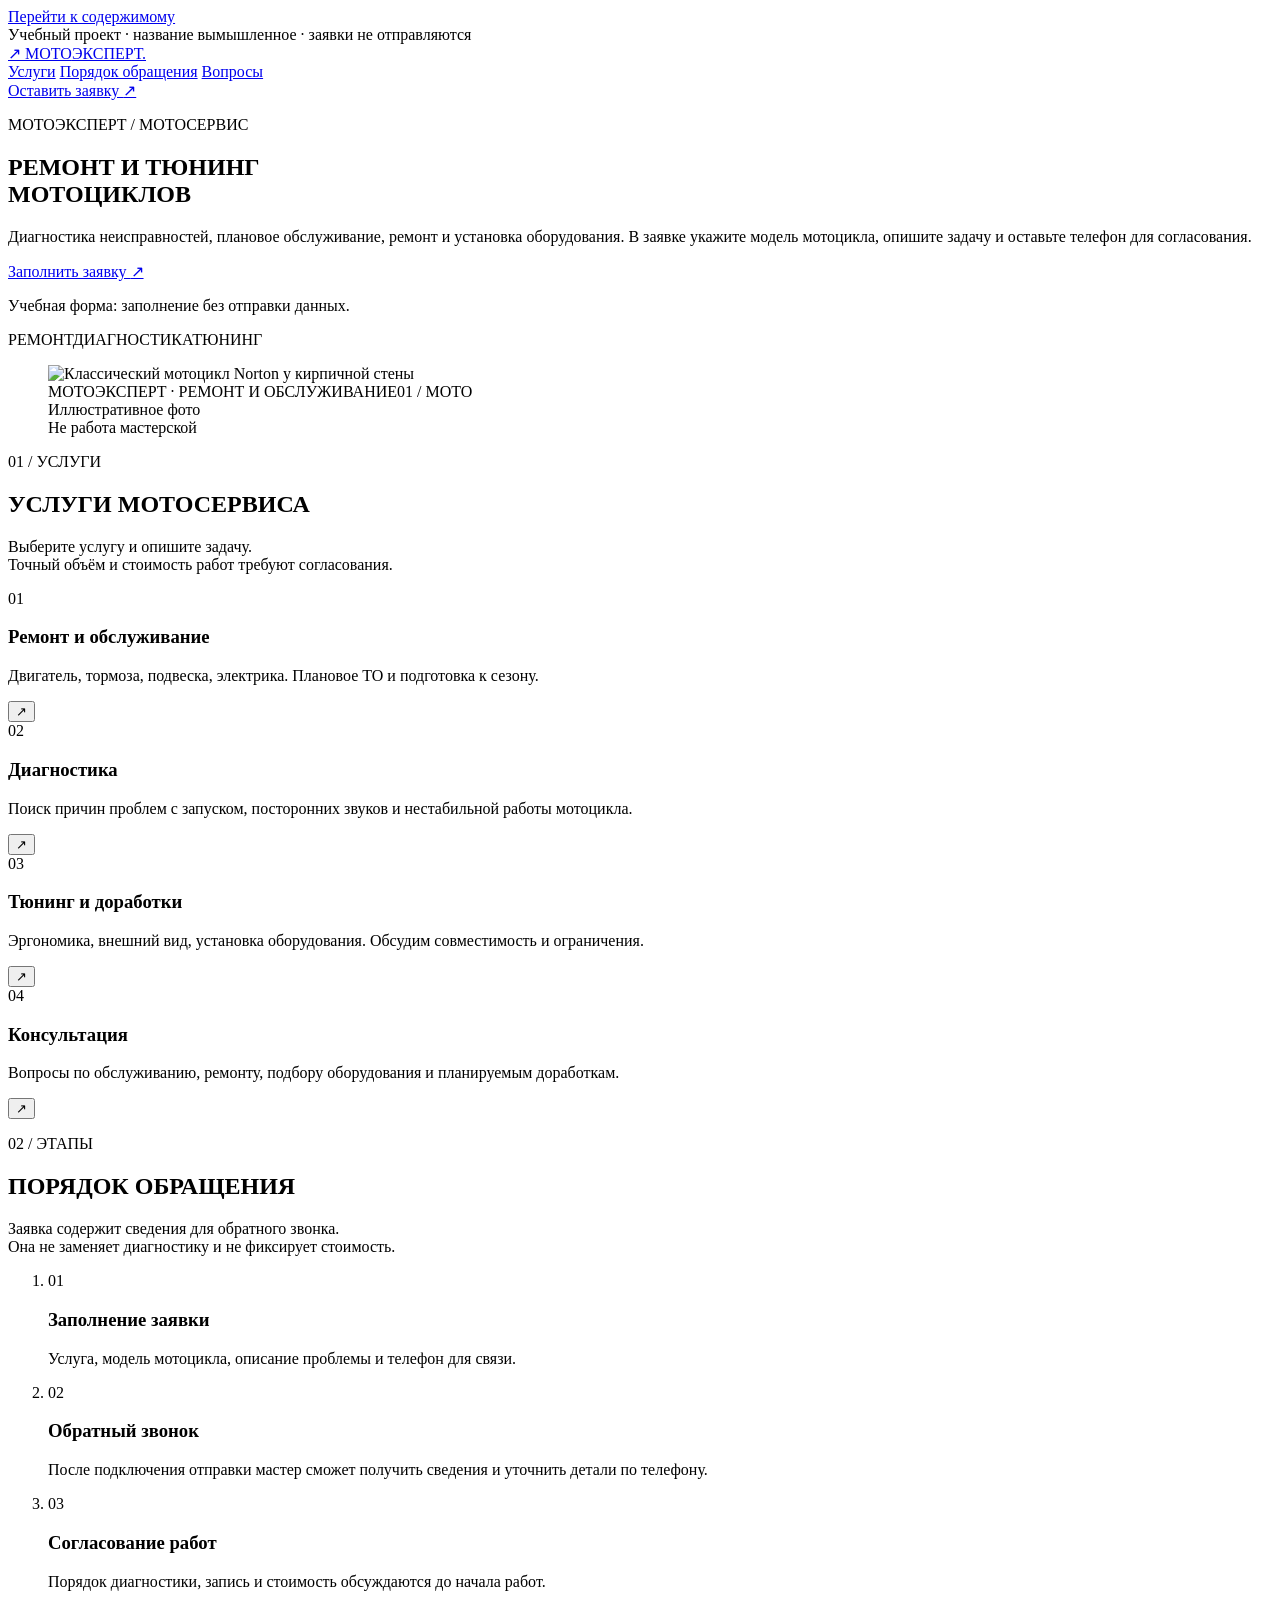
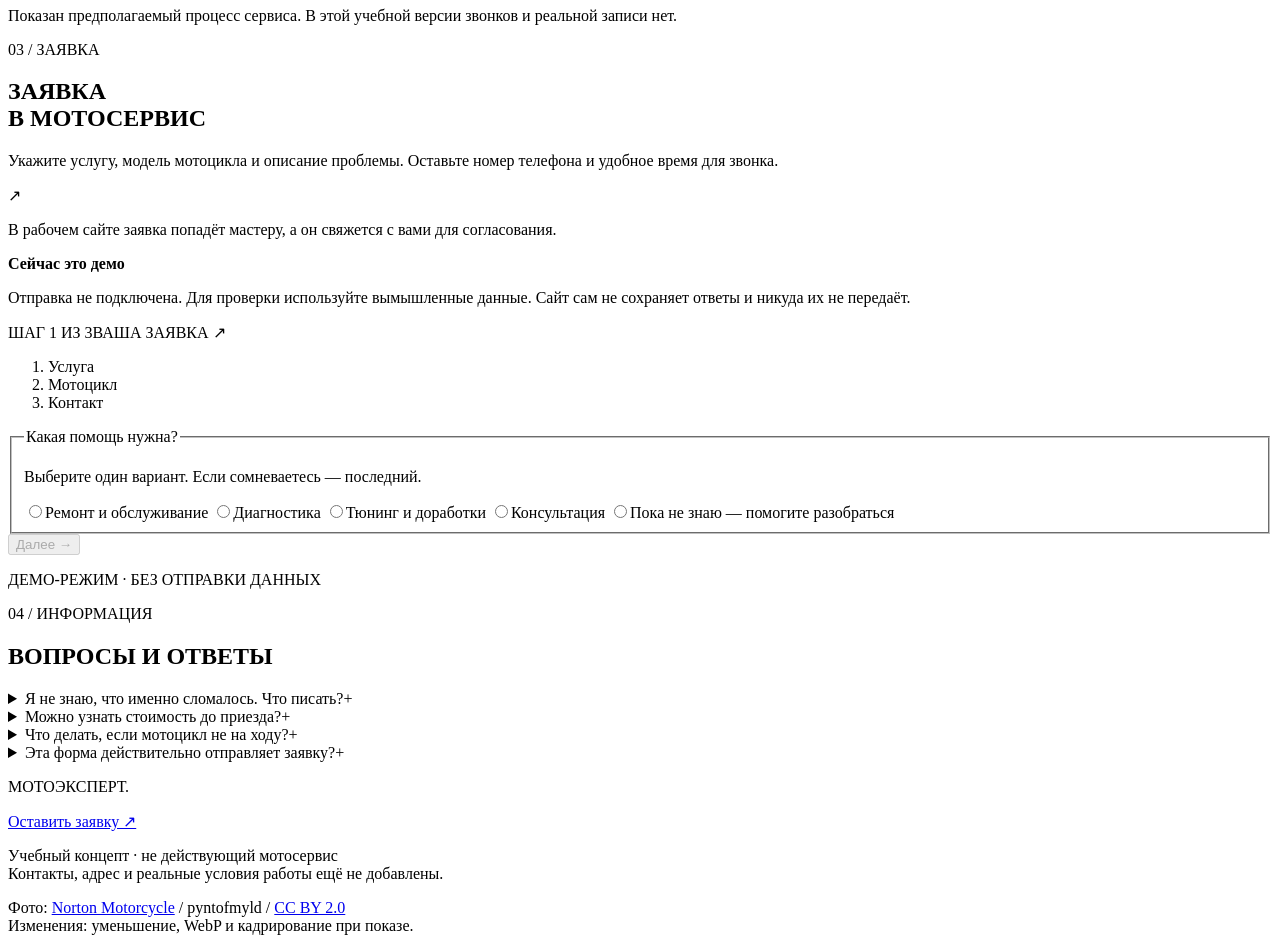
==== index.html @ f274b4fb "Add files via upload" ====
<!doctype html>
<html lang="ru">
<head>
  <meta charset="utf-8">
  <meta name="viewport" content="width=device-width, initial-scale=1">
  <meta name="description" content="Мотоэксперт — учебный сайт мотосервиса. Ремонт, диагностика, обслуживание, тюнинг и консультации. Демонстрационная заявка с описанием проблемы и телефоном для звонка.">
  <meta name="theme-color" content="#344045">
  <meta http-equiv="Content-Security-Policy" content="form-action 'none'; base-uri 'none'; connect-src 'none'">
  <title>Мотоэксперт — ремонт, диагностика и тюнинг мотоциклов</title>
  <link rel="stylesheet" href="styles.css">
  <script src="app.js" defer></script>
</head>
<body>
  <a class="skip-link" href="#main">Перейти к содержимому</a>
  <div class="demo-bar"><span class="demo-dot" aria-hidden="true"></span> Учебный проект · название вымышленное · заявки не отправляются</div>
  <header class="header wrap">
    <a class="brand" href="#" aria-label="Мотоэксперт — начало страницы">
      <span class="brand-symbol" aria-hidden="true">↗</span>
      <span>МОТО<span class="brand-bottom">ЭКСПЕРТ<span class="brand-dot">.</span></span></span>
    </a>
    <nav aria-label="Основная навигация">
      <a href="#services">Услуги</a>
      <a href="#process">Порядок обращения</a>
      <a href="#faq">Вопросы</a>
    </nav>
    <a class="header-cta" href="#request">Оставить заявку <span aria-hidden="true">↗</span></a>
  </header>
  <main id="main">
    <section class="hero wrap" aria-labelledby="hero-title">
      <div class="hero-copy">
        <p class="eyebrow"><span class="orange-line"></span> МОТОЭКСПЕРТ / МОТОСЕРВИС</p>
        <h1 id="hero-title">РЕМОНТ И ТЮНИНГ<br><span>МОТОЦИКЛОВ</span></h1>
        <p class="hero-description">Диагностика неисправностей, плановое обслуживание, ремонт и установка оборудования. В заявке укажите модель мотоцикла, опишите задачу и оставьте телефон для согласования.</p>
        <a class="button primary" href="#request">Заполнить заявку <span aria-hidden="true">↗</span></a>
        <p class="hero-note">Учебная форма: заполнение без отправки данных.</p>
        <div class="hero-tags"><span>РЕМОНТ</span><span>ДИАГНОСТИКА</span><span>ТЮНИНГ</span></div>
      </div>
      <figure class="hero-media">
        <img src="assets/motorcycle.webp" alt="Классический мотоцикл Norton у кирпичной стены" width="1800" height="1198" fetchpriority="high">
        <figcaption><span>МОТОЭКСПЕРТ · РЕМОНТ И ОБСЛУЖИВАНИЕ</span><span aria-hidden="true">01 / МОТО</span></figcaption>
        <div class="photo-label">Иллюстративное фото<br>Не работа мастерской</div>
      </figure>
    </section>
    <section id="services" class="services section wrap" aria-labelledby="services-title">
      <div class="section-heading">
        <div><p class="eyebrow muted">01 / УСЛУГИ</p><h2 id="services-title">УСЛУГИ МОТОСЕРВИСА</h2></div>
        <p class="section-intro">Выберите услугу и опишите задачу.<br>Точный объём и стоимость работ требуют согласования.</p>
      </div>
      <div class="service-list">
        <article class="service-row"><span class="row-number">01</span><div><h3>Ремонт и обслуживание</h3><p>Двигатель, тормоза, подвеска, электрика. Плановое ТО и подготовка к сезону.</p></div><button class="service-pick" type="button" data-service="Ремонт и обслуживание" aria-label="Выбрать ремонт и обслуживание">↗</button></article>
        <article class="service-row"><span class="row-number">02</span><div><h3>Диагностика</h3><p>Поиск причин проблем с запуском, посторонних звуков и нестабильной работы мотоцикла.</p></div><button class="service-pick" type="button" data-service="Диагностика" aria-label="Выбрать диагностику">↗</button></article>
        <article class="service-row"><span class="row-number">03</span><div><h3>Тюнинг и доработки</h3><p>Эргономика, внешний вид, установка оборудования. Обсудим совместимость и ограничения.</p></div><button class="service-pick" type="button" data-service="Тюнинг и доработки" aria-label="Выбрать тюнинг и доработки">↗</button></article>
        <article class="service-row"><span class="row-number">04</span><div><h3>Консультация</h3><p>Вопросы по обслуживанию, ремонту, подбору оборудования и планируемым доработкам.</p></div><button class="service-pick" type="button" data-service="Консультация" aria-label="Выбрать консультацию">↗</button></article>
      </div>
    </section>
    <section id="process" class="process-section" aria-labelledby="process-title">
      <div class="wrap section">
        <p class="eyebrow muted">02 / ЭТАПЫ</p>
        <div class="process-top"><h2 id="process-title">ПОРЯДОК ОБРАЩЕНИЯ</h2><p>Заявка содержит сведения для обратного звонка.<br>Она не заменяет диагностику и не фиксирует стоимость.</p></div>
        <ol class="process-grid">
          <li><span>01</span><h3>Заполнение заявки</h3><p>Услуга, модель мотоцикла, описание проблемы и телефон для связи.</p></li>
          <li><span>02</span><h3>Обратный звонок</h3><p>После подключения отправки мастер сможет получить сведения и уточнить детали по телефону.</p></li>
          <li><span>03</span><h3>Согласование работ</h3><p>Порядок диагностики, запись и стоимость обсуждаются до начала работ.</p></li>
        </ol>
        <p class="process-demo">Показан предполагаемый процесс сервиса. В этой учебной версии звонков и реальной записи нет.</p>
      </div>
    </section>
    <section id="request" class="request-section section wrap" aria-labelledby="request-title">
      <div class="request-copy">
        <p class="eyebrow muted">03 / ЗАЯВКА</p>
        <h2 id="request-title">ЗАЯВКА<br><span>В МОТОСЕРВИС</span></h2>
        <p>Укажите услугу, модель мотоцикла и описание проблемы. Оставьте номер телефона и удобное время для звонка.</p>
        <div class="request-aside"><span aria-hidden="true">↗</span><p>В рабочем сайте заявка попадёт мастеру, а он свяжется с вами для согласования.</p></div>
        <div class="demo-notice"><strong>Сейчас это демо</strong><p>Отправка не подключена. Для проверки используйте вымышленные данные. Сайт сам не сохраняет ответы и никуда их не передаёт.</p></div>
      </div>
      <div class="form-panel">
        <noscript><p class="noscript-note">Для пошаговой формы нужен JavaScript. Включите его в браузере. Отправка данных в этом демо в любом случае не подключена.</p></noscript>
        <form id="request-form" novalidate>
          <div class="form-top"><span id="step-label" aria-live="polite">ШАГ 1 ИЗ 3</span><span>ВАША ЗАЯВКА <span aria-hidden="true">↗</span></span></div>
          <ol class="step-track" aria-label="Этапы заявки"><li class="current" aria-current="step">Услуга</li><li>Мотоцикл</li><li>Контакт</li></ol>
          <fieldset class="form-step" data-step="0">
            <legend tabindex="-1">Какая помощь нужна?</legend>
            <p class="field-hint">Выберите один вариант. Если сомневаетесь — последний.</p>
            <div class="service-options">
              <label class="radio-card"><input type="radio" name="service" value="Ремонт и обслуживание" required><span>Ремонт и обслуживание</span></label>
              <label class="radio-card"><input type="radio" name="service" value="Диагностика" required><span>Диагностика</span></label>
              <label class="radio-card"><input type="radio" name="service" value="Тюнинг и доработки" required><span>Тюнинг и доработки</span></label>
              <label class="radio-card"><input type="radio" name="service" value="Консультация" required><span>Консультация</span></label>
              <label class="radio-card wide"><input type="radio" name="service" value="Не знаю, нужна помощь" required><span>Пока не знаю — помогите разобраться</span></label>
            </div>
          </fieldset>
          <fieldset class="form-step" data-step="1" hidden>
            <legend tabindex="-1">Расскажите о мотоцикле</legend>
            <label class="field-label" for="bike">Марка и модель <span>обязательно</span></label>
            <input id="bike" name="bike" type="text" placeholder="Например, Honda CB400" required maxlength="100" autocomplete="off">
            <div class="field-grid"><div><label class="field-label" for="year">Год выпуска <span>если знаете</span></label><input id="year" name="year" type="number" min="1900" max="2027" placeholder="Например, 2010" inputmode="numeric"></div><div><label class="field-label" for="ride">Мотоцикл на ходу?</label><select id="ride" name="ride"><option value="Не указано">Не знаю / не укажу</option><option>Да, на ходу</option><option>Нет, не на ходу</option></select></div></div>
            <label class="field-label" for="problem">Что случилось или что хотите изменить? <span>обязательно</span></label>
            <textarea id="problem" name="problem" rows="4" required minlength="10" maxlength="1500" placeholder="Например: после стоянки не заводится. Стартер крутит, аккумулятор заряжен."></textarea>
            <p class="field-hint">Когда началось, как проявляется, что уже пробовали? Хотя бы 10 символов.</p>
          </fieldset>
          <fieldset class="form-step" data-step="2" hidden>
            <legend tabindex="-1">Как с вами связаться?</legend>
            <p class="field-hint">В рабочей версии по этому номеру мастер сможет уточнить детали.</p>
            <label class="field-label" for="client-name">Как к вам обращаться <span>необязательно</span></label>
            <input id="client-name" name="clientName" type="text" maxlength="60" autocomplete="off" placeholder="Тестовый клиент">
            <label class="field-label" for="phone">Номер телефона <span>обязательно</span></label>
            <input id="phone" name="phone" type="tel" required maxlength="25" autocomplete="off" inputmode="tel" placeholder="Для демо: +7 000 000-00-00" aria-describedby="phone-hint">
            <p class="field-hint" id="phone-hint">10–15 цифр, можно с +, пробелами, скобками и дефисами. Для теста — вымышленный номер.</p>
            <label class="field-label" for="call-time">Когда удобнее позвонить?</label>
            <select id="call-time" name="callTime"><option>Время не указано</option><option>Утром, 9:00–12:00</option><option>Днём, 12:00–18:00</option><option>Вечером, 18:00–21:00</option></select>
            <p class="field-hint">По местному времени клиента; точное время согласуется отдельно.</p>
            <p class="demo-inline">Это проверка формы, не запись на ремонт. Данные никуда не отправятся.</p>
          </fieldset>
          <p id="form-error" class="form-error" role="alert" hidden></p>
          <div class="form-actions"><button id="back-button" class="back-button" type="button" hidden>← Назад</button><button id="next-button" class="button primary" type="submit" disabled>Далее <span aria-hidden="true">→</span></button></div>
          <p class="form-footnote">ДЕМО-РЕЖИМ · БЕЗ ОТПРАВКИ ДАННЫХ</p>
        </form>
        <section id="form-result" class="form-result" aria-labelledby="result-title" hidden>
          <span class="result-icon" aria-hidden="true">✓</span><p class="eyebrow muted">ПРОВЕРКА ЗАВЕРШЕНА</p>
          <h3 id="result-title" tabindex="-1">Форма заполнена.<br>Заявка не отправлена.</h3>
          <p>Так будут выглядеть сведения для мастера после подключения настоящей отправки.</p>
          <dl id="summary" class="summary"></dl>
          <p class="demo-inline">Это учебный сайт: мастер не получил заявку и не будет звонить. Сайт сам не сохраняет ответы, но браузер может восстановить их. Для удаления из формы и итога нажмите «Очистить форму».</p>
          <div class="result-actions"><button id="edit-button" type="button" class="button secondary">Изменить ответы</button><button id="clear-button" type="button" class="text-button">Очистить форму</button></div>
        </section>
      </div>
    </section>
    <section id="faq" class="faq-section wrap section" aria-labelledby="faq-title">
      <div><p class="eyebrow muted">04 / ИНФОРМАЦИЯ</p><h2 id="faq-title">ВОПРОСЫ И ОТВЕТЫ</h2></div>
      <div class="faq-list">
        <details><summary>Я не знаю, что именно сломалось. Что писать?<span aria-hidden="true">+</span></summary><p>Опишите симптомы своими словами: когда возникает проблема, какие звуки слышны, что изменилось. Например: «После прогрева глохнет на холостых». Точный диагноз по одной заявке не ставится.</p></details>
        <details><summary>Можно узнать стоимость до приезда?<span aria-hidden="true">+</span></summary><p>Заявка помогает начать обсуждение, но не является расчётом. Стоимость зависит от модели, состояния мотоцикла, диагностики и согласованного объёма работ. Выдуманных цен в этом учебном проекте нет.</p></details>
        <details><summary>Что делать, если мотоцикл не на ходу?<span aria-hidden="true">+</span></summary><p>Укажите это в форме. В рабочем сервисе способ доставки и возможность приёма нужно обсудить с мастером. Не продолжайте движение при подозрении на опасную неисправность.</p></details>
        <details><summary>Эта форма действительно отправляет заявку?<span aria-hidden="true">+</span></summary><p>Пока нет. Это учебный концепт для проверки дизайна и вопросов. Здесь нет реальной мастерской, приёма заявок или обратного звонка. Перед запуском нужно подключить получателя, добавить реальные сведения о сервисе и оформить обработку персональных данных.</p></details>
      </div>
    </section>
  </main>
  <footer class="footer"><div class="wrap"><div class="footer-top"><p class="footer-brand">МОТОЭКСПЕРТ<span>.</span></p><a href="#request">Оставить заявку ↗</a></div><div class="footer-bottom"><p>Учебный концепт · не действующий мотосервис<br>Контакты, адрес и реальные условия работы ещё не добавлены.</p><p>Фото: <a href="https://commons.wikimedia.org/wiki/File:Norton_Motorcycle.jpg" target="_blank" rel="noopener noreferrer">Norton Motorcycle</a> / pyntofmyld / <a href="https://creativecommons.org/licenses/by/2.0/" target="_blank" rel="noopener noreferrer">CC BY 2.0</a><br>Изменения: уменьшение, WebP и кадрирование при показе.</p></div></div></footer>
</body>
</html>
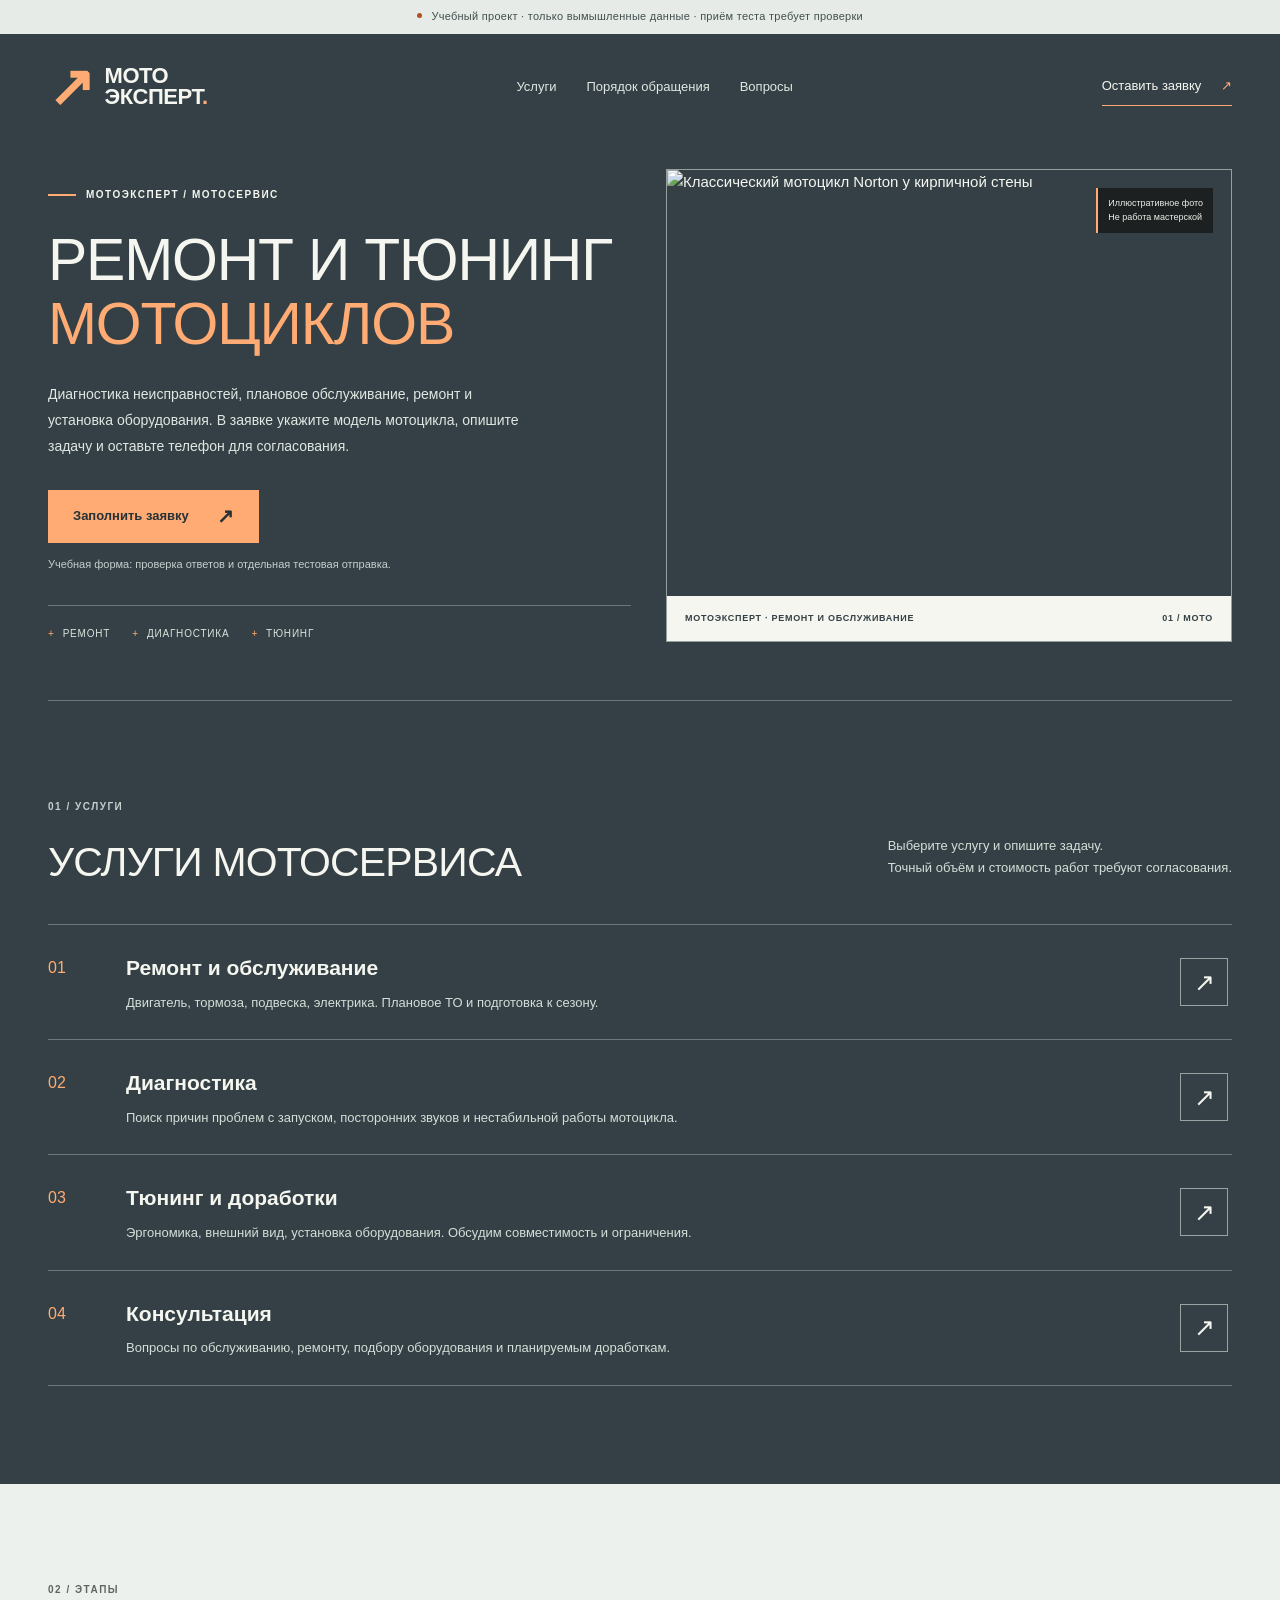
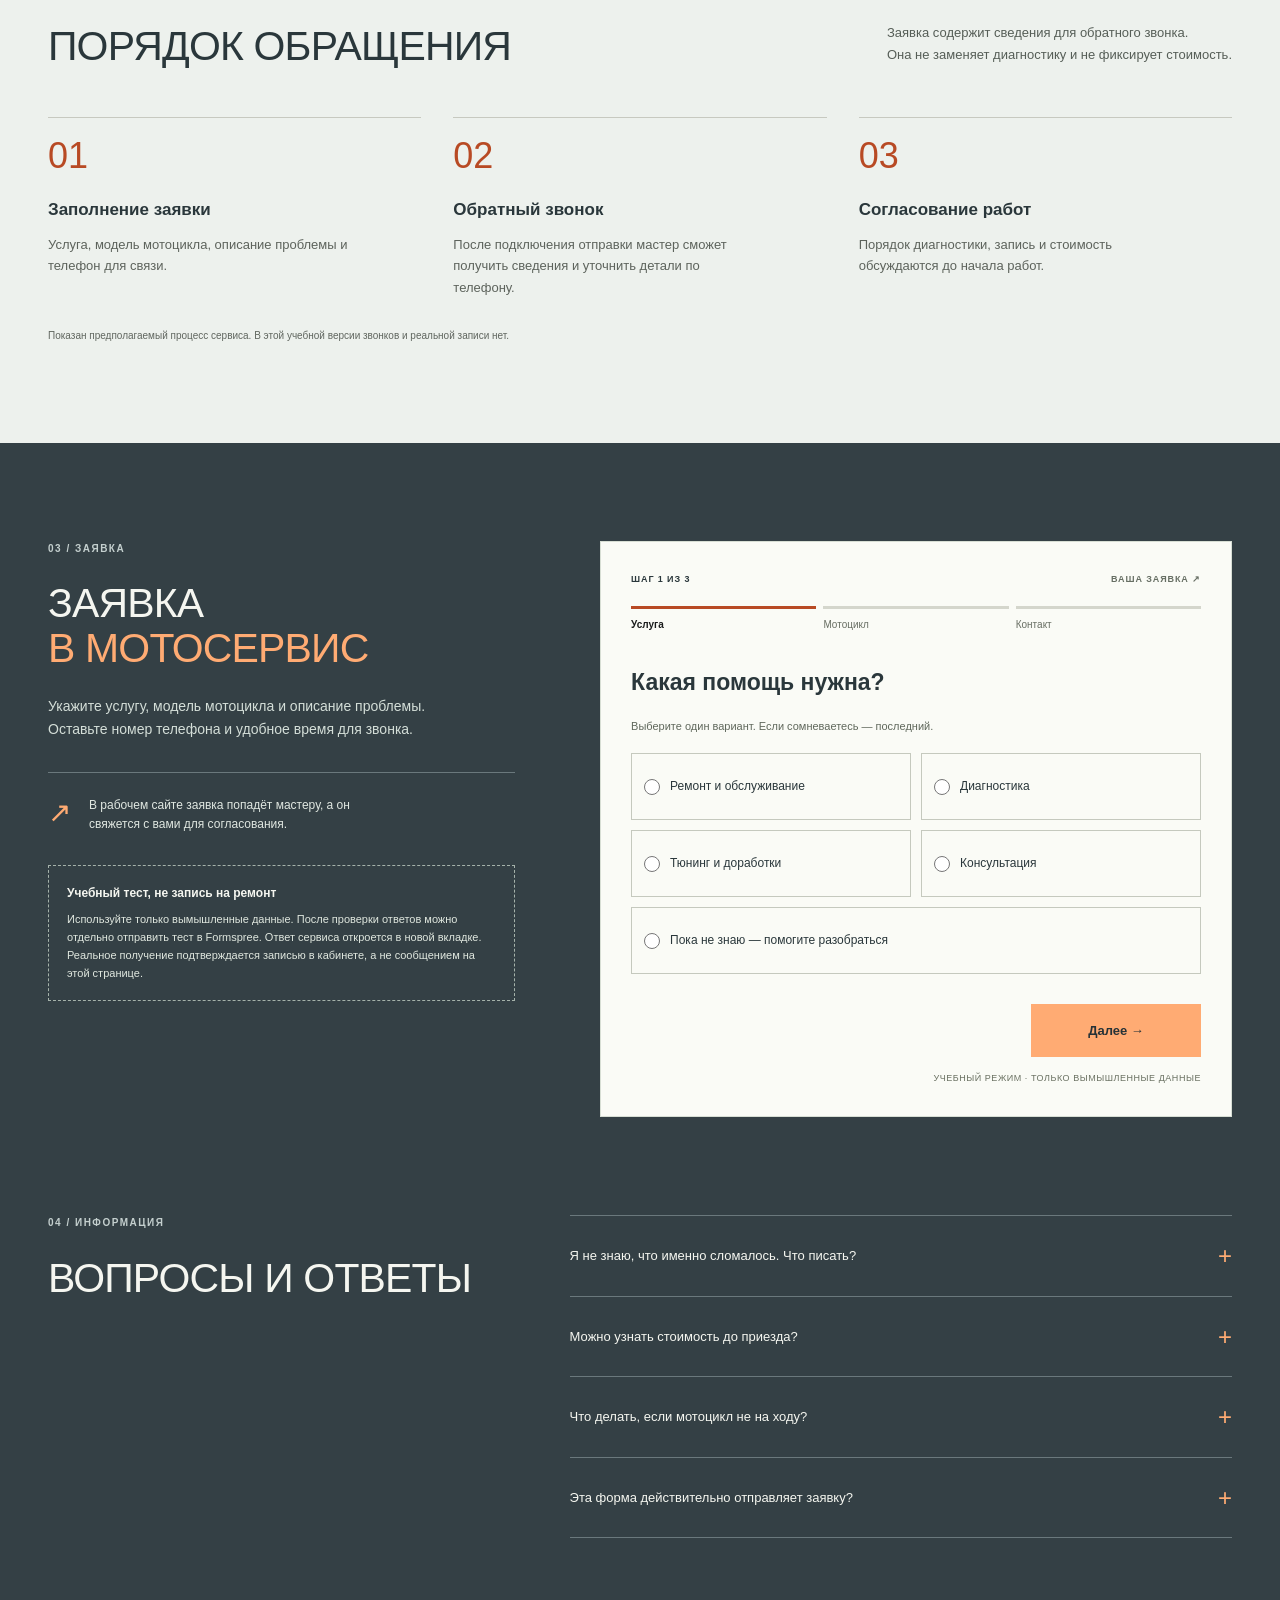
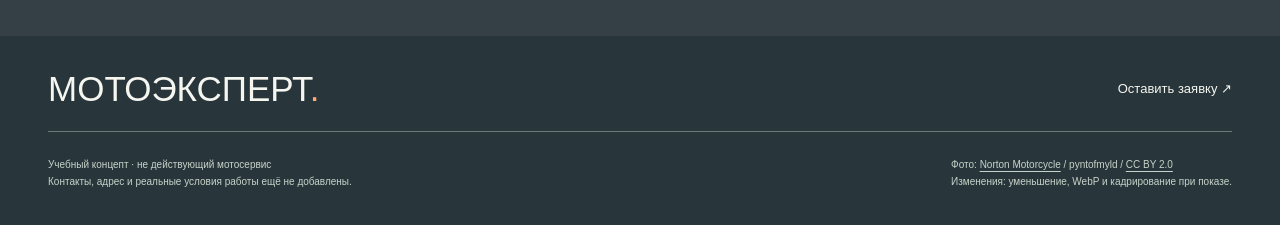
==== commit 0107ecb2: "Add files via upload Подключена учебная форма Formspree" ====
--- a/index.html
+++ b/index.html
@@ -5,14 +5,17 @@
   <meta name="viewport" content="width=device-width, initial-scale=1">
   <meta name="description" content="Мотоэксперт — учебный сайт мотосервиса. Ремонт, диагностика, обслуживание, тюнинг и консультации. Демонстрационная заявка с описанием проблемы и телефоном для звонка.">
   <meta name="theme-color" content="#344045">
-  <meta http-equiv="Content-Security-Policy" content="form-action 'none'; base-uri 'none'; connect-src 'none'">
+  <meta http-equiv="Content-Security-Policy" content="form-action https://formspree.io; base-uri 'none'; connect-src 'none'; object-src 'none'">
   <title>Мотоэксперт — ремонт, диагностика и тюнинг мотоциклов</title>
   <link rel="stylesheet" href="styles.css">
+  <link rel="stylesheet" href="requests.css">
   <script src="app.js" defer></script>
+  <script src="delivery-core.js" defer></script>
+  <script src="delivery-ui.js" defer></script>
 </head>
 <body>
   <a class="skip-link" href="#main">Перейти к содержимому</a>
-  <div class="demo-bar"><span class="demo-dot" aria-hidden="true"></span> Учебный проект · название вымышленное · заявки не отправляются</div>
+  <div class="demo-bar"><span class="demo-dot" aria-hidden="true"></span> Учебный проект · только вымышленные данные · приём теста требует проверки</div>
   <header class="header wrap">
     <a class="brand" href="#" aria-label="Мотоэксперт — начало страницы">
       <span class="brand-symbol" aria-hidden="true">↗</span>
@@ -32,7 +35,7 @@
         <h1 id="hero-title">РЕМОНТ И ТЮНИНГ<br><span>МОТОЦИКЛОВ</span></h1>
         <p class="hero-description">Диагностика неисправностей, плановое обслуживание, ремонт и установка оборудования. В заявке укажите модель мотоцикла, опишите задачу и оставьте телефон для согласования.</p>
         <a class="button primary" href="#request">Заполнить заявку <span aria-hidden="true">↗</span></a>
-        <p class="hero-note">Учебная форма: заполнение без отправки данных.</p>
+        <p class="hero-note">Учебная форма: проверка ответов и отдельная тестовая отправка.</p>
         <div class="hero-tags"><span>РЕМОНТ</span><span>ДИАГНОСТИКА</span><span>ТЮНИНГ</span></div>
       </div>
       <figure class="hero-media">
@@ -71,11 +74,12 @@
         <h2 id="request-title">ЗАЯВКА<br><span>В МОТОСЕРВИС</span></h2>
         <p>Укажите услугу, модель мотоцикла и описание проблемы. Оставьте номер телефона и удобное время для звонка.</p>
         <div class="request-aside"><span aria-hidden="true">↗</span><p>В рабочем сайте заявка попадёт мастеру, а он свяжется с вами для согласования.</p></div>
-        <div class="demo-notice"><strong>Сейчас это демо</strong><p>Отправка не подключена. Для проверки используйте вымышленные данные. Сайт сам не сохраняет ответы и никуда их не передаёт.</p></div>
+        <div class="demo-notice"><strong>Учебный тест, не запись на ремонт</strong><p>Используйте только вымышленные данные. После проверки ответов можно отдельно отправить тест в Formspree. Ответ сервиса откроется в новой вкладке. Реальное получение подтверждается записью в кабинете, а не сообщением на этой странице.</p></div>
       </div>
       <div class="form-panel">
-        <noscript><p class="noscript-note">Для пошаговой формы нужен JavaScript. Включите его в браузере. Отправка данных в этом демо в любом случае не подключена.</p></noscript>
-        <form id="request-form" novalidate>
+        <noscript><p class="noscript-note">Для пошаговой формы нужен JavaScript. Включите его в браузере. Отправка без JavaScript отключена; используйте учебную пошаговую форму.</p></noscript>
+        <form id="request-form" name="motoexpert-github-training" method="POST" action="https://formspree.io/f/xrppvgzp" target="_blank" rel="noopener noreferrer" novalidate>
+          <input type="hidden" name="requestId" value="">
           <div class="form-top"><span id="step-label" aria-live="polite">ШАГ 1 ИЗ 3</span><span>ВАША ЗАЯВКА <span aria-hidden="true">↗</span></span></div>
           <ol class="step-track" aria-label="Этапы заявки"><li class="current" aria-current="step">Услуга</li><li>Мотоцикл</li><li>Контакт</li></ol>
           <fieldset class="form-step" data-step="0">
@@ -105,22 +109,26 @@
             <input id="client-name" name="clientName" type="text" maxlength="60" autocomplete="off" placeholder="Тестовый клиент">
             <label class="field-label" for="phone">Номер телефона <span>обязательно</span></label>
             <input id="phone" name="phone" type="tel" required maxlength="25" autocomplete="off" inputmode="tel" placeholder="Для демо: +7 000 000-00-00" aria-describedby="phone-hint">
-            <p class="field-hint" id="phone-hint">10–15 цифр, можно с +, пробелами, скобками и дефисами. Для теста — вымышленный номер.</p>
+            <p class="field-hint" id="phone-hint">Для учебной отправки используйте только +7 000 000-00-00. Реальные номера здесь не принимаются.</p>
             <label class="field-label" for="call-time">Когда удобнее позвонить?</label>
             <select id="call-time" name="callTime"><option>Время не указано</option><option>Утром, 9:00–12:00</option><option>Днём, 12:00–18:00</option><option>Вечером, 18:00–21:00</option></select>
             <p class="field-hint">По местному времени клиента; точное время согласуется отдельно.</p>
-            <p class="demo-inline">Это проверка формы, не запись на ремонт. Данные никуда не отправятся.</p>
+            <p class="demo-inline">На следующем экране проверьте ответы. Без отдельного нажатия «Отправить тест» ничего не отправляется.</p>
           </fieldset>
           <p id="form-error" class="form-error" role="alert" hidden></p>
           <div class="form-actions"><button id="back-button" class="back-button" type="button" hidden>← Назад</button><button id="next-button" class="button primary" type="submit" disabled>Далее <span aria-hidden="true">→</span></button></div>
-          <p class="form-footnote">ДЕМО-РЕЖИМ · БЕЗ ОТПРАВКИ ДАННЫХ</p>
+          <p class="form-footnote">УЧЕБНЫЙ РЕЖИМ · ТОЛЬКО ВЫМЫШЛЕННЫЕ ДАННЫЕ</p>
         </form>
         <section id="form-result" class="form-result" aria-labelledby="result-title" hidden>
-          <span class="result-icon" aria-hidden="true">✓</span><p class="eyebrow muted">ПРОВЕРКА ЗАВЕРШЕНА</p>
-          <h3 id="result-title" tabindex="-1">Форма заполнена.<br>Заявка не отправлена.</h3>
-          <p>Так будут выглядеть сведения для мастера после подключения настоящей отправки.</p>
+          <span class="result-icon" aria-hidden="true">✓</span><p class="eyebrow muted">ПРОВЕРЬТЕ ПЕРЕД ОТПРАВКОЙ</p>
+          <h3 id="result-title" tabindex="-1">Проверьте тестовую заявку.</h3>
+          <p>Проверьте вымышленные сведения. Пока вы не нажали отдельную кнопку ниже, запроса к серверу нет.</p>
           <dl id="summary" class="summary"></dl>
-          <p class="demo-inline">Это учебный сайт: мастер не получил заявку и не будет звонить. Сайт сам не сохраняет ответы, но браузер может восстановить их. Для удаления из формы и итога нажмите «Очистить форму».</p>
+          <p class="demo-inline">Это не действующий мотосервис. Если отправка выполнена, сведения могут храниться в Formspree; очистка этой страницы не удаляет серверную запись. В кабинете её нужно удалить отдельно. Не используйте реальные контакты.</p>
+          <label class="sandbox-confirmation"><input id="sandbox-confirmation" type="checkbox"><span>Я использую только вымышленные данные и понимаю, что тест будет передан и может сохраниться в Formspree.</span></label>
+          <p class="delivery-reference">Сохраните номер для поиска теста: <code id="delivery-reference"></code></p>
+          <p id="delivery-status" class="delivery-status" role="status" aria-live="polite"></p>
+          <div class="delivery-actions"><button id="send-test" type="button" class="button primary" disabled>Отправить тест — новая вкладка</button></div>
           <div class="result-actions"><button id="edit-button" type="button" class="button secondary">Изменить ответы</button><button id="clear-button" type="button" class="text-button">Очистить форму</button></div>
         </section>
       </div>
@@ -131,7 +139,7 @@
         <details><summary>Я не знаю, что именно сломалось. Что писать?<span aria-hidden="true">+</span></summary><p>Опишите симптомы своими словами: когда возникает проблема, какие звуки слышны, что изменилось. Например: «После прогрева глохнет на холостых». Точный диагноз по одной заявке не ставится.</p></details>
         <details><summary>Можно узнать стоимость до приезда?<span aria-hidden="true">+</span></summary><p>Заявка помогает начать обсуждение, но не является расчётом. Стоимость зависит от модели, состояния мотоцикла, диагностики и согласованного объёма работ. Выдуманных цен в этом учебном проекте нет.</p></details>
         <details><summary>Что делать, если мотоцикл не на ходу?<span aria-hidden="true">+</span></summary><p>Укажите это в форме. В рабочем сервисе способ доставки и возможность приёма нужно обсудить с мастером. Не продолжайте движение при подозрении на опасную неисправность.</p></details>
-        <details><summary>Эта форма действительно отправляет заявку?<span aria-hidden="true">+</span></summary><p>Пока нет. Это учебный концепт для проверки дизайна и вопросов. Здесь нет реальной мастерской, приёма заявок или обратного звонка. Перед запуском нужно подключить получателя, добавить реальные сведения о сервисе и оформить обработку персональных данных.</p></details>
+        <details><summary>Эта форма действительно отправляет заявку?<span aria-hidden="true">+</span></summary><p>Подготовлена учебная отправка с GitHub Pages в Formspree. После отдельного нажатия браузер открывает ответ сервиса в новой вкладке. Получение подтверждается совпадающим номером теста в кабинете MOTO → Submissions. В локальном просмотре отправка отключена. Это не реальная запись на ремонт; уведомления отдельно не проверены.</p></details>
       </div>
     </section>
   </main>
--- a/styles.css
+++ b/styles.css
@@ -0,0 +1,245 @@
+@font-face {
+  font-family: "Oswald";
+  src: url("assets/oswald.ttf") format("truetype");
+  font-weight: 200 700;
+  font-display: swap;
+}
+@font-face {
+  font-family: "Manrope";
+  src: url("assets/manrope.ttf") format("truetype");
+  font-weight: 200 800;
+  font-display: swap;
+}
+:root {
+  --ink: #344045;
+  --panel: #414f54;
+  --paper: #f5f6f0;
+  --accent: #ffab73;
+  --muted: #c4cfce;
+  --line: #6a787c;
+}
+* { box-sizing: border-box; }
+html { scroll-behavior: smooth; scroll-padding-top: 24px; }
+body { margin: 0; background: var(--ink); color: var(--paper); font-family: "Manrope", sans-serif; font-size: 15px; line-height: 1.65; }
+button, input, textarea, select { font: inherit; }
+button, a, input, select, textarea { -webkit-tap-highlight-color: transparent; }
+a { color: inherit; text-decoration: none; }
+button { cursor: pointer; }
+button, input, select, textarea { border-radius: 0; }
+button, a { touch-action: manipulation; }
+img { max-width: 100%; display: block; }
+[hidden] { display: none !important; }
+:focus-visible { outline: 3px solid var(--accent); outline-offset: 5px; }
+.wrap { width: min(1320px, calc(100% - 96px)); margin-inline: auto; }
+.section { padding-block: 98px; }
+.skip-link { position: absolute; top: -70px; left: 20px; z-index: 20; padding: 12px 20px; background: var(--paper); color: var(--ink); }
+.skip-link:focus { top: 10px; }
+.demo-bar { min-height: 34px; background: #e6ebe7; padding: 7px 20px; text-align: center; color: #42504e; font-size: 11px; letter-spacing: .025em; }
+.demo-dot { width: 5px; height: 5px; display: inline-block; margin: 0 6px 2px 0; background: #b14f21; border-radius: 50%; }
+.header { min-height: 105px; display: flex; align-items: center; justify-content: space-between; gap: 24px; }
+.brand { display: flex; align-items: center; gap: 10px; font: 600 22px/.95 "Oswald", sans-serif; letter-spacing: -.02em; }
+.brand-bottom { display: block; }
+.brand-dot { color: var(--accent); }
+.brand-symbol { color: var(--accent); font-size: 56px; line-height: 1; }
+nav { display: flex; gap: 30px; font-size: 13px; }
+nav a { color: #e0e7e2; transition: color .2s; }
+nav a:hover, .footer a:hover { color: var(--accent); }
+.header-cta { font-size: 13px; border-bottom: 1px solid var(--accent); padding-block: 8px; }
+.header-cta span { color: var(--accent); margin-left: 16px; }
+.hero { display: grid; grid-template-columns: 1.03fr 1fr; gap: 35px; padding-block: 30px 58px; align-items: stretch; border-bottom: 1px solid var(--line); }
+.hero-copy { padding-block: 18px 0; }
+.eyebrow { display: flex; align-items: center; gap: 10px; font-size: 10px; font-weight: 700; letter-spacing: .15em; margin: 0 0 24px; }
+.orange-line { width: 28px; height: 2px; background: var(--accent); }
+h1, h2, h3, p { margin-top: 0; }
+h1, h2 { font-family: "Oswald", sans-serif; font-weight: 500; line-height: 1.09; letter-spacing: -.02em; }
+h1 { font-size: clamp(45px, 4.6vw, 66px); margin-bottom: 26px; }
+h1 span { color: var(--accent); }
+.hero-description { max-width: 475px; color: #e0e7e2; margin-bottom: 30px; font-size: 14px; line-height: 1.85; }
+.button { border: 1px solid transparent; min-height: 53px; padding: 15px 24px; display: inline-flex; align-items: center; justify-content: center; gap: 28px; font-weight: 700; font-size: 13px; line-height: 1.5; transition: background .2s, transform .2s; text-align: center; }
+.button span { font-size: 20px; line-height: 1; }
+.primary { background: var(--accent); color: #263237; }
+.primary:hover { background: #ffc59b; transform: translateY(-2px); }
+.primary:active { transform: translateY(0); }
+.hero-note { color: var(--muted); margin: 12px 0 0; font-size: 11px; }
+.hero-tags { display: flex; gap: 22px; flex-wrap: wrap; margin-top: 32px; padding-top: 20px; border-top: 1px solid var(--line); font-size: 10px; letter-spacing: .08em; color: #d9e2dc; }
+.hero-tags span::before { content: "+"; color: var(--accent); margin-right: 8px; }
+.hero-media { margin: 0; position: relative; display: flex; flex-direction: column; min-width: 0; border: 1px solid #93a09d; }
+.hero-media img { width: 100%; height: 100%; min-height: 390px; object-fit: cover; object-position: 53% 55%; filter: saturate(.7); }
+.hero-media figcaption { display: flex; justify-content: space-between; gap: 12px; background: var(--paper); color: var(--ink); padding: 15px 18px; font-size: 9px; font-weight: 800; letter-spacing: .08em; }
+.photo-label { position: absolute; top: 18px; right: 18px; padding: 8px 10px; background: rgba(25,27,27,.85); color: #eceee9; font-size: 9px; line-height: 1.6; border-left: 2px solid var(--accent); }
+.section-heading { display: flex; align-items: end; justify-content: space-between; gap: 50px; margin-bottom: 40px; }
+.muted { color: var(--muted); }
+h2 { font-size: clamp(34px, 3.2vw, 48px); margin-bottom: 0; }
+.section-intro { color: #d4ded8; max-width: 380px; font-size: 13px; margin-bottom: 6px; }
+.service-row { display: grid; grid-template-columns: 58px 1fr 52px; gap: 20px; padding: 26px 0; align-items: center; border-top: 1px solid var(--line); }
+.service-row:last-child { border-bottom: 1px solid var(--line); }
+.row-number { align-self: start; padding-top: 4px; color: var(--accent); font-family: "Oswald", sans-serif; font-size: 16px; }
+.service-row h3 { font-size: 21px; font-weight: 600; margin-bottom: 6px; }
+.service-row p { color: #d4ded8; font-size: 13px; margin-bottom: 0; max-width: 770px; }
+.service-pick { border: 1px solid #96a5a2; background: none; color: var(--paper); width: 48px; height: 48px; font-size: 25px; transition: background .2s, color .2s; }
+.service-pick:hover { color: var(--ink); background: var(--accent); border-color: var(--accent); }
+.process-section { background: #edf1ed; color: #2a373b; }
+.process-section .muted { color: #60665f; }
+.process-top { display: flex; align-items: end; gap: 60px; justify-content: space-between; }
+.process-top > p { font-size: 13px; color: #565e57; max-width: 370px; margin-bottom: 4px; }
+.process-grid { list-style: none; padding: 0; margin: 48px 0 0; display: grid; grid-template-columns: repeat(3, 1fr); gap: 32px; }
+.process-grid li { border-top: 1px solid #c7c9c0; padding-top: 20px; }
+.process-grid li > span { font: 500 36px/1 "Oswald", sans-serif; color: #b84a24; }
+.process-grid h3 { font-size: 17px; margin: 20px 0 10px; }
+.process-grid p { font-size: 13px; color: #5d635c; margin-bottom: 0; max-width: 310px; }
+.process-demo { font-size: 10px; margin: 30px 0 0; color: #60665f; }
+.request-section { display: grid; grid-template-columns: .85fr 1.15fr; gap: 85px; align-items: start; }
+.request-copy h2 { margin-bottom: 25px; }
+.request-copy h2 span { color: var(--accent); }
+.request-copy > p:not(.eyebrow) { font-size: 14px; color: #d4ded8; max-width: 390px; }
+.request-aside { display: flex; gap: 18px; border-top: 1px solid var(--line); padding-top: 23px; margin-top: 30px; }
+.request-aside > span { color: var(--accent); font-size: 28px; line-height: 1.2; }
+.request-aside p { font-size: 12px; max-width: 300px; color: #e0e7e1; margin-bottom: 0; }
+.demo-notice { margin-top: 30px; padding: 18px; border: 1px dashed #a5b2aa; font-size: 11px; color: #e0e7df; }
+.demo-notice strong { color: var(--paper); font-size: 12px; }
+.demo-notice p { margin: 6px 0 0; }
+.form-panel { padding: 30px; background: #fafbf6; color: #2a373b; min-width: 0; border: 1px solid #d7ded4; }
+.form-top { font-size: 9px; letter-spacing: .1em; display: flex; justify-content: space-between; gap: 15px; font-weight: 800; }
+.form-top > span:last-child { color: #666e63; }
+.step-track { margin: 20px 0 32px; padding: 0; display: grid; grid-template-columns: repeat(3, 1fr); gap: 7px; list-style: none; font-size: 10px; color: #686e63; }
+.step-track li { border-top: 3px solid #d4d6cc; padding-top: 8px; }
+.step-track li.current { border-color: #b84a24; color: #191b1b; font-weight: 800; }
+.step-track li.done { border-color: #737c6d; }
+fieldset { border: 0; margin: 0; padding: 0; min-width: 0; }
+legend { font-size: 23px; font-weight: 700; line-height: 1.4; padding: 0; margin-bottom: 12px; }
+.field-hint { font-size: 11px; color: #60685c; margin: 0 0 18px; }
+.service-options { display: grid; grid-template-columns: 1fr 1fr; gap: 10px; }
+.radio-card { display: flex; align-items: center; gap: 10px; border: 1px solid #c5c9be; padding: 17px 12px; font-size: 12px; min-height: 67px; cursor: pointer; transition: border-color .2s, background .2s; }
+.radio-card:hover { border-color: #6d7665; }
+.radio-card:has(input:checked) { background: #fff5e9; border-color: #ac4522; }
+.radio-card input { accent-color: #b84a24; width: 16px; height: 16px; flex: 0 0 auto; margin: 0; }
+.radio-card.wide { grid-column: 1 / -1; }
+.field-label { display: block; margin: 20px 0 8px; font-size: 12px; font-weight: 700; }
+.field-label > span { font-size: 10px; font-weight: 400; color: #697161; }
+input:not([type=radio]), textarea, select { width: 100%; min-width: 0; border: 1px solid #b7bdaf; padding: 12px; background: #fdfcf8; color: var(--ink); font-size: 13px; line-height: 1.6; }
+input::placeholder, textarea::placeholder { color: #73796e; opacity: 1; }
+textarea { resize: vertical; min-height: 120px; }
+select { min-height: 47px; }
+.field-grid { display: grid; grid-template-columns: 1fr 1fr; gap: 12px; }
+.field-hint:not(:first-child) { margin-top: 7px; }
+.form-actions { display: flex; justify-content: flex-end; align-items: center; gap: 20px; margin-top: 30px; }
+.back-button { border: 0; background: none; color: var(--ink); font-size: 12px; padding: 14px 0; margin-right: auto; }
+.form-actions .primary { min-width: 170px; }
+.form-footnote { font-size: 9px; color: #697061; letter-spacing: .06em; text-align: right; margin: 14px 0 0; }
+.form-error { color: #9b2921; font-size: 12px; margin: 15px 0 0; font-weight: 700; }
+.demo-inline { background: #e7e8df; color: #505a4b; padding: 14px; font-size: 11px; margin: 22px 0 0; }
+.form-result .result-icon { display: grid; place-items: center; width: 46px; height: 46px; background: var(--ink); color: var(--accent); font-size: 24px; margin-bottom: 24px; }
+.form-result .eyebrow { color: #5c6657; font-size: 9px; }
+.form-result h3 { font: 500 30px/1.2 "Oswald", sans-serif; }
+.form-result > p:not(.eyebrow) { font-size: 12px; }
+.summary { font-size: 12px; margin: 25px 0; }
+.summary dt { color: #6a7163; margin-top: 12px; font-size: 10px; }
+.summary dd { margin: 2px 0 0; overflow-wrap: anywhere; white-space: pre-wrap; }
+.result-actions { display: flex; flex-wrap: wrap; align-items: center; gap: 18px; margin-top: 26px; }
+.secondary { border-color: #6a7362; background: transparent; color: var(--ink); }
+.secondary:hover { background: #e1e4d9; }
+.text-button { padding: 8px 0; background: none; border: none; border-bottom: 1px solid #7e8775; font-size: 11px; }
+.faq-section { padding-top: 0; display: grid; grid-template-columns: .8fr 1.2fr; gap: 80px; }
+details { border-top: 1px solid var(--line); }
+details:last-child { border-bottom: 1px solid var(--line); }
+summary { list-style: none; padding: 20px 0; display: flex; gap: 20px; justify-content: space-between; align-items: center; cursor: pointer; font-size: 13px; }
+summary::-webkit-details-marker { display: none; }
+summary > span { color: var(--accent); font-size: 24px; flex: 0 0 auto; transition: transform .2s; }
+details[open] summary > span { transform: rotate(45deg); }
+details > p { font-size: 12px; color: #d4ded4; padding-right: 25px; line-height: 1.9; }
+.footer { background: #28353a; padding-block: 35px; }
+.footer-top { display: flex; justify-content: space-between; align-items: center; gap: 30px; padding-bottom: 25px; border-bottom: 1px solid #697a79; }
+.footer-brand { font: 500 35px/1 "Oswald", sans-serif; margin: 0; }
+.footer-brand span { color: var(--accent); }
+.footer-top > a { font-size: 13px; }
+.footer-bottom { display: flex; justify-content: space-between; gap: 35px; padding-top: 25px; font-size: 10px; color: #c7d3ca; }
+.footer-bottom p { margin-bottom: 0; }
+.footer-bottom a { text-decoration: underline; text-underline-offset: 3px; }
+.noscript-note { padding: 15px; border: 1px solid #a44d2c; font-size: 12px; }
+@media (min-width: 1550px) { .hero { gap: 55px; } }
+@media (max-width: 1100px) {
+  .wrap { width: calc(100% - 64px); }
+  nav { gap: 20px; }
+  h1 { font-size: 51px; }
+  .hero { gap: 28px; }
+  .hero-tags { gap: 15px; }
+  .request-section { gap: 45px; grid-template-columns: .8fr 1.2fr; }
+  .form-panel { padding: 24px; }
+  .request-copy h2 { font-size: 38px; }
+}
+@media (max-width: 850px) {
+  .wrap { width: calc(100% - 40px); }
+  .section { padding-block: 65px; }
+  nav { display: none; }
+  .hero { grid-template-columns: 1fr; padding-top: 15px; gap: 30px; }
+  .hero-copy { max-width: 650px; }
+  h1 { font-size: clamp(46px, 7vw, 64px); }
+  .hero-description { max-width: 540px; }
+  .hero-tags { margin-top: 28px; }
+  .hero-media img { height: auto; aspect-ratio: 1.8; min-height: 0; }
+  .section-heading, .process-top { align-items: start; gap: 25px; flex-direction: column; }
+  .process-grid { gap: 25px; }
+  .request-section { grid-template-columns: 1fr; gap: 30px; }
+  .request-copy > p:not(.eyebrow) { max-width: 600px; }
+  .request-aside { display: none; }
+  .demo-notice { max-width: 600px; margin-top: 20px; }
+  .request-copy h2 { font-size: 44px; }
+  .form-panel { padding: 30px; }
+  .faq-section { padding-top: 0; grid-template-columns: 1fr; gap: 30px; }
+}
+@media (max-width: 540px) {
+  .demo-bar { font-size: 9px; padding-inline: 12px; }
+  .header { min-height: 91px; gap: 15px; }
+  .brand { font-size: 18px; gap: 6px; }
+  .brand-symbol { font-size: 45px; }
+  .header-cta { font-size: 11px; }
+  .header-cta span { margin-left: 7px; }
+  .eyebrow { font-size: 8px; letter-spacing: .1em; margin-bottom: 20px; }
+  h1 { font-size: clamp(36px, 10.8vw, 54px); margin-bottom: 22px; }
+  .hero-copy { padding-top: 10px; }
+  .hero-description { font-size: 13px; line-height: 1.8; }
+  .hero .button { width: 100%; justify-content: space-between; }
+  .hero-tags { font-size: 8px; gap: 15px; }
+  .hero-media img { aspect-ratio: 1.25; object-position: 52% 55%; }
+  .hero-media figcaption { font-size: 7px; padding: 12px; }
+  .photo-label { font-size: 8px; top: 12px; right: 12px; }
+  .hero { padding-bottom: 35px; }
+  .section { padding-block: 54px; }
+  h2 { font-size: 36px; }
+  .section-heading { margin-bottom: 26px; }
+  .section-intro { font-size: 12px; }
+  .service-row { grid-template-columns: 25px 1fr 38px; gap: 12px; padding-block: 22px; }
+  .service-row h3 { font-size: 17px; }
+  .service-row p { font-size: 11px; }
+  .row-number { font-size: 13px; }
+  .service-pick { width: 38px; height: 42px; font-size: 22px; }
+  .process-grid { grid-template-columns: 1fr; margin-top: 30px; gap: 24px; }
+  .process-grid li { display: grid; grid-template-columns: 45px 1fr; column-gap: 14px; padding-top: 18px; }
+  .process-grid li > span { grid-row: 1 / 3; font-size: 30px; }
+  .process-grid h3 { margin: 0 0 6px; font-size: 16px; }
+  .process-grid p { max-width: none; font-size: 12px; }
+  .process-demo { font-size: 9px; }
+  .request-copy h2 { font-size: 38px; }
+  .request-copy > p:not(.eyebrow) { font-size: 13px; }
+  .form-panel { padding: 22px 18px; }
+  .form-top { font-size: 8px; letter-spacing: .06em; }
+  .step-track { margin-bottom: 25px; }
+  legend { font-size: 21px; }
+  .service-options { grid-template-columns: 1fr; }
+  .radio-card { min-height: 52px; padding: 13px 12px; font-size: 12px; }
+  .field-grid { grid-template-columns: 1fr; gap: 0; }
+  .field-label { font-size: 11px; }
+  .field-label > span { font-size: 9px; }
+  input:not([type=radio]), textarea, select { font-size: 16px; }
+  .form-actions { gap: 10px; }
+  .form-actions .primary { min-width: 0; padding-inline: 18px; font-size: 12px; gap: 10px; }
+  .faq-section { padding-top: 0; }
+  .footer-top { align-items: start; }
+  .footer-brand { font-size: 27px; }
+  .footer-top > a { font-size: 11px; }
+  .footer-bottom { flex-direction: column; gap: 18px; }
+}
+@media (prefers-reduced-motion: reduce) {
+  html { scroll-behavior: auto; }
+  *, *::before, *::after { transition: none !important; animation: none !important; }
+}
--- a/requests.css
+++ b/requests.css
@@ -0,0 +1,10 @@
+.sandbox-confirmation { display: flex; align-items: flex-start; gap: 10px; margin-top: 22px; font-size: 12px; line-height: 1.6; }
+.sandbox-confirmation input { width: 20px; height: 20px; flex: 0 0 auto; margin-top: 2px; accent-color: #344045; }
+.delivery-reference { margin-top: 20px; font-size: 11px; color: #505a4b; }
+.delivery-reference code { display: block; overflow-wrap: anywhere; white-space: normal; margin-top: 5px; font-size: 12px; }
+.delivery-status { background: #e7e8df; padding: 14px; font-size: 12px; line-height: 1.75; margin: 16px 0 0; overflow-wrap: anywhere; }
+.delivery-status[data-kind="error"] { background: #f5e5e0; color: #762a22; border-left: 3px solid #9b2921; }
+.delivery-status[data-kind="accepted"] { background: #e2ebdd; color: #30442a; border-left: 3px solid #5b7450; }
+.delivery-actions { margin-top: 18px; }
+.delivery-actions button { max-width: 100%; white-space: normal; text-align: left; }
+button:disabled { opacity: .55; cursor: not-allowed; }
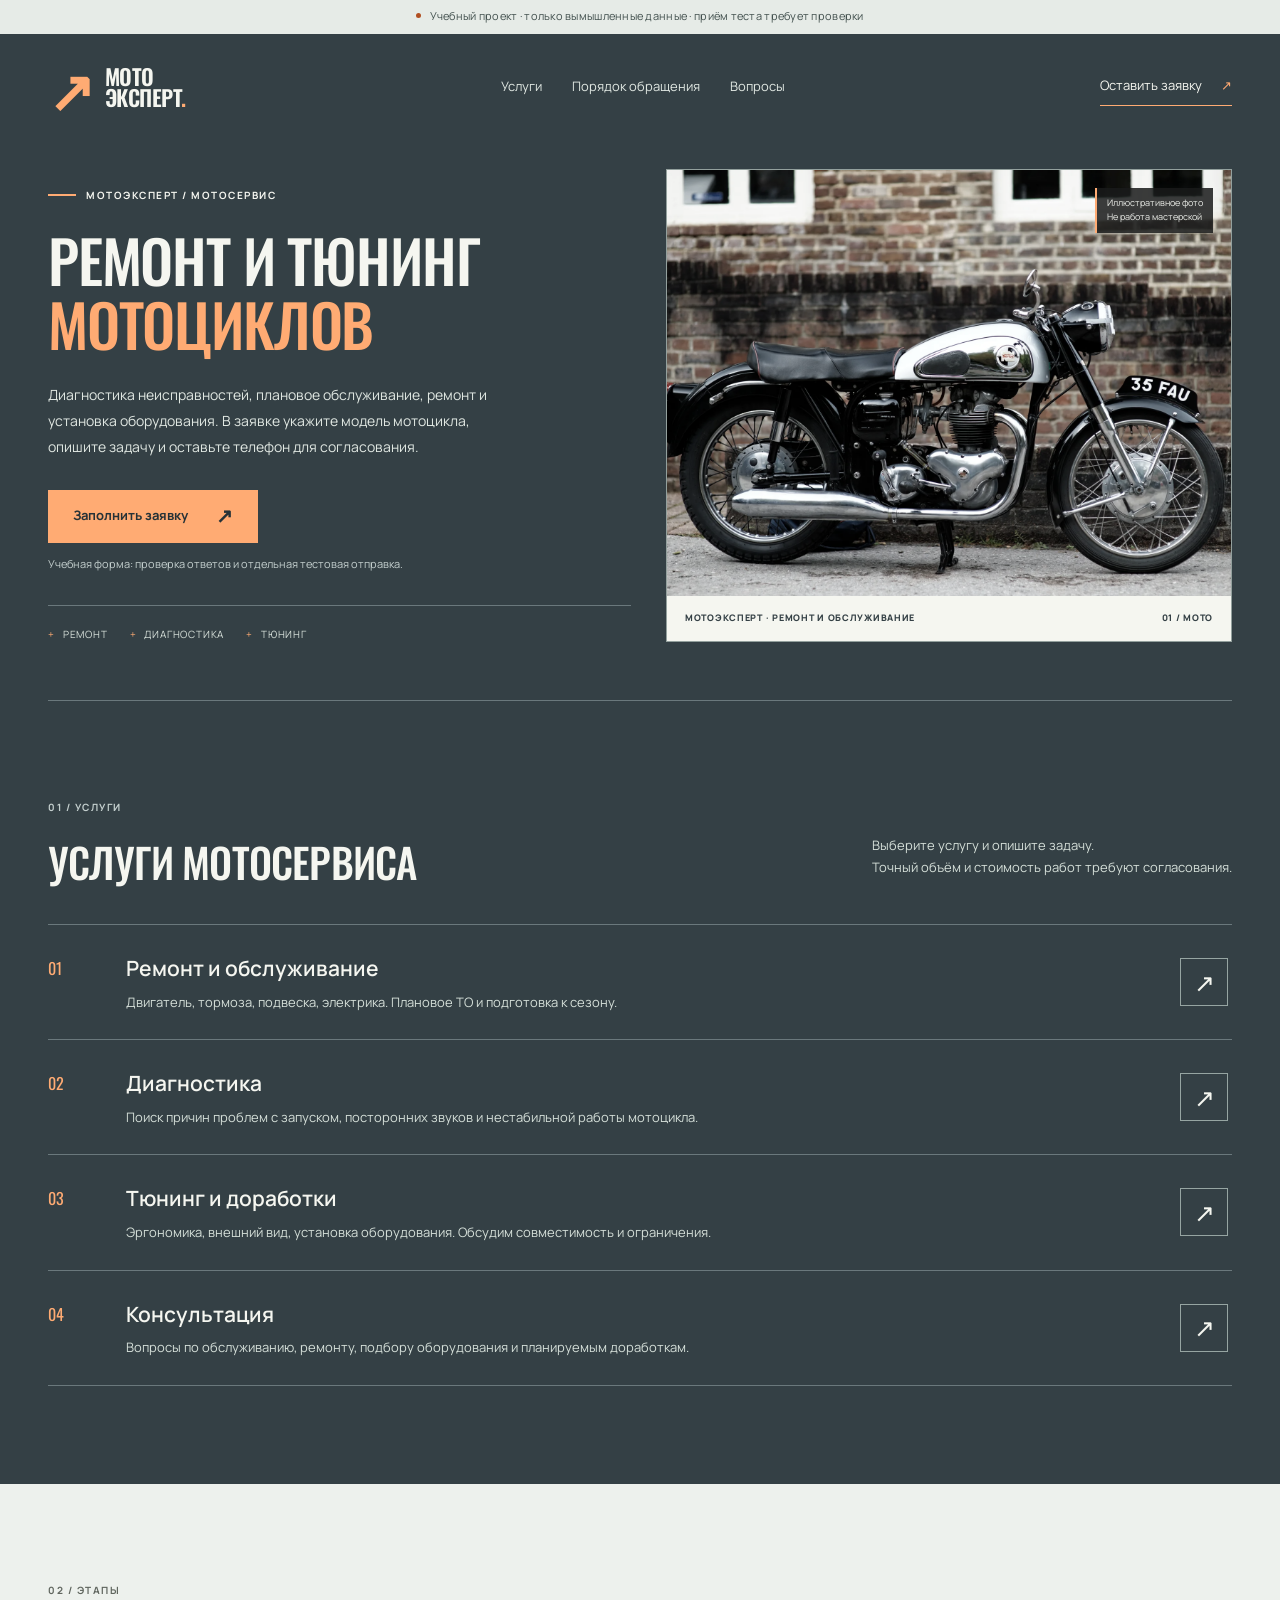
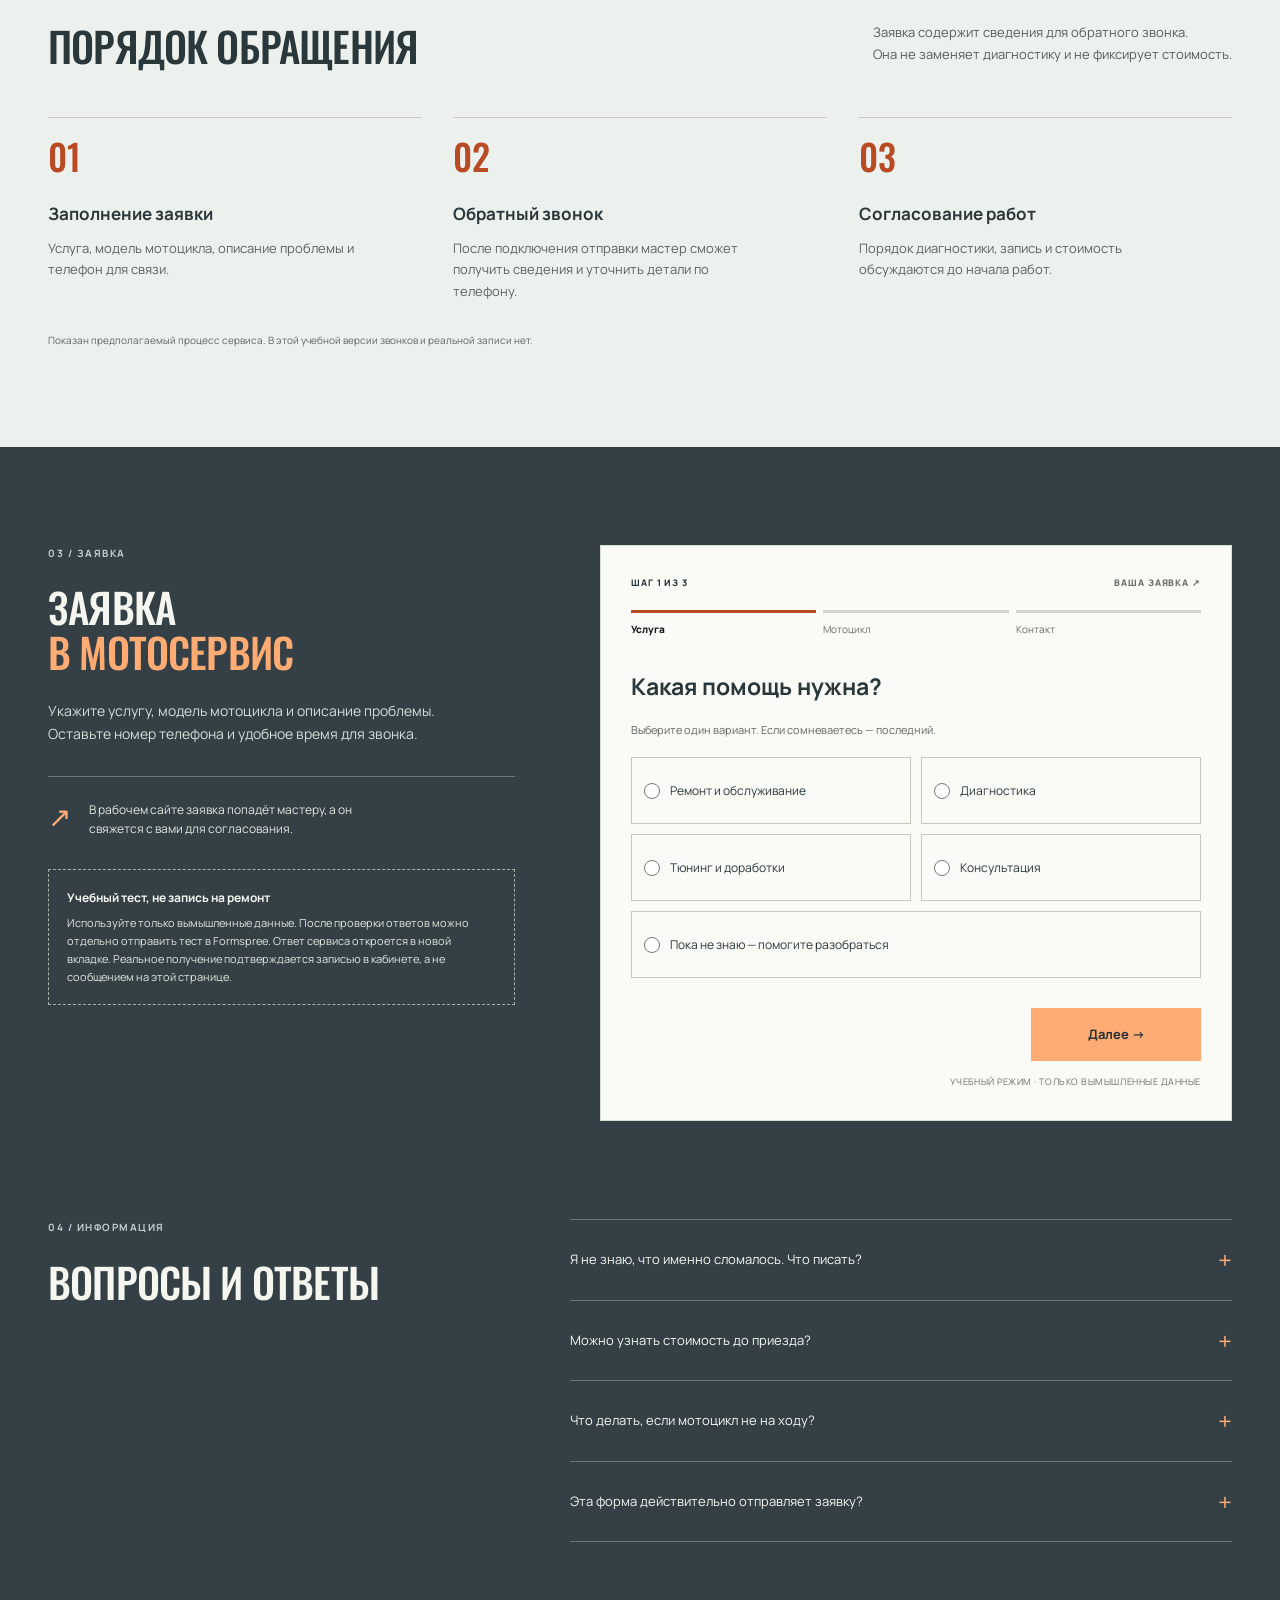
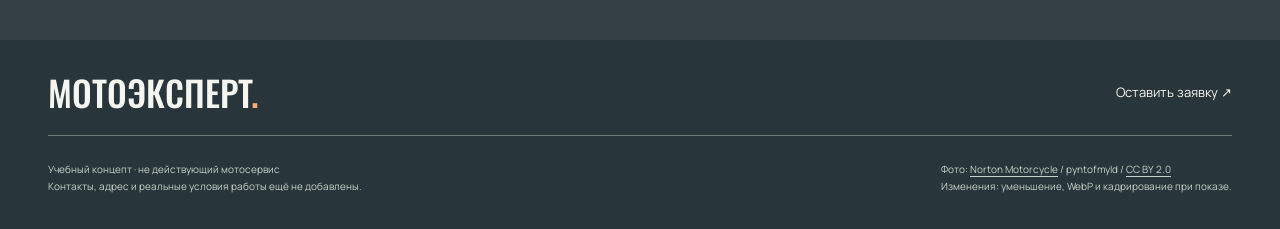
==== commit 61bf7241: "Add files via upload" ====
--- a/index.html
+++ b/index.html
@@ -7,11 +7,270 @@
   <meta name="theme-color" content="#344045">
   <meta http-equiv="Content-Security-Policy" content="form-action https://formspree.io; base-uri 'none'; connect-src 'none'; object-src 'none'">
   <title>Мотоэксперт — ремонт, диагностика и тюнинг мотоциклов</title>
-  <link rel="stylesheet" href="styles.css">
-  <link rel="stylesheet" href="requests.css">
-  <script src="app.js" defer></script>
-  <script src="delivery-core.js" defer></script>
-  <script src="delivery-ui.js" defer></script>
+  <style>
+@font-face {
+  font-family: "Oswald";
+  src: url("[data-uri]") format("truetype");
+  font-weight: 200 700;
+  font-display: swap;
+}
+@font-face {
+  font-family: "Manrope";
+  src: url("[data-uri]